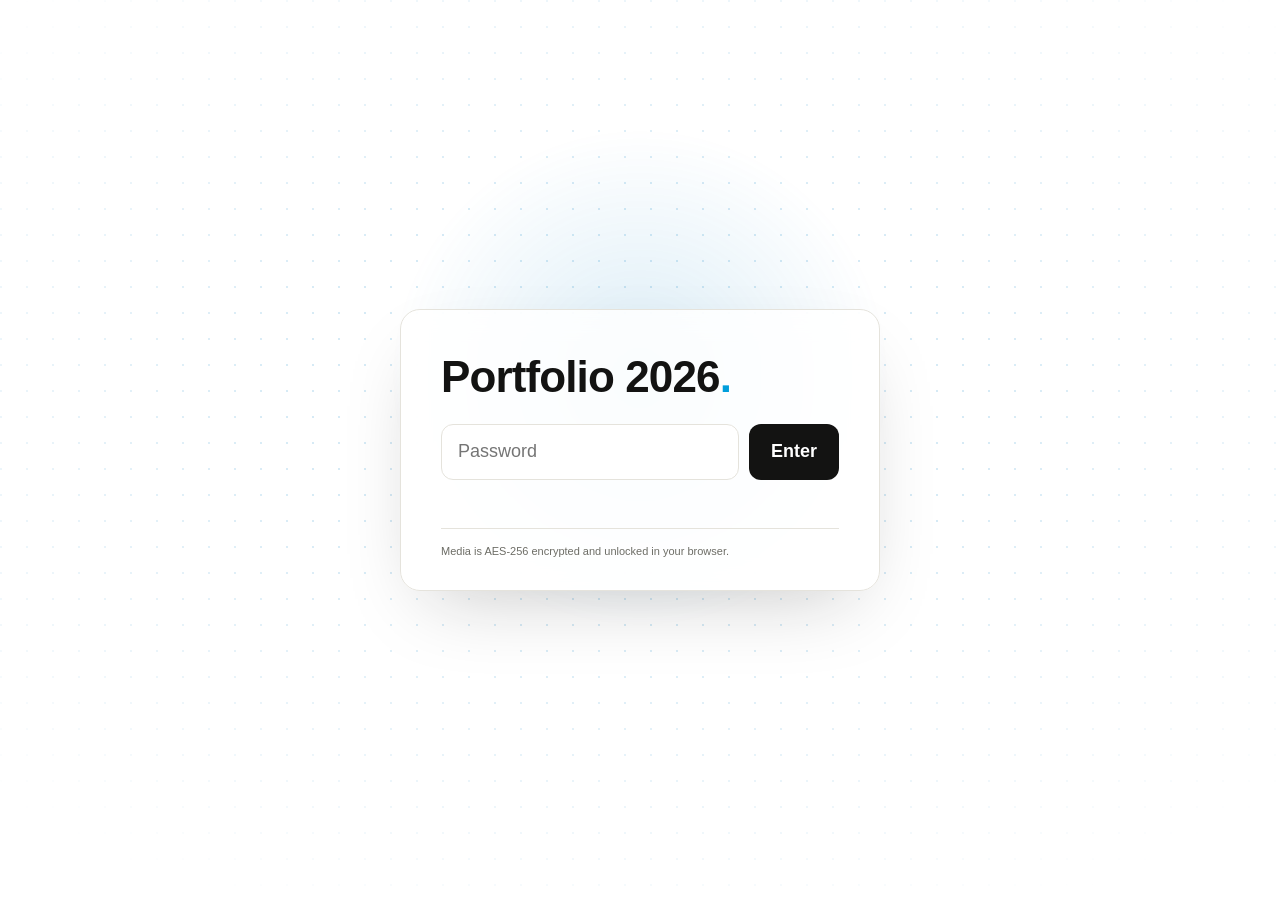
==== portfolio-2026/index.html @ 9399e6e3 "fix: about icons decrypt via data-file pipeline (were loading raw ciphertext as src)" ====
<!doctype html>
<html lang="en">
<head>
<meta charset="utf-8">
<meta name="viewport" content="width=device-width, initial-scale=1">
<title>Portfolio 2026 — Rattry Wu</title>
<meta name="description" content="Private portfolio of Rattry Wu — graphic design, industrial design and scientific visualization. Password required.">
<meta name="robots" content="noindex, nofollow">
<link rel="icon" href="favicon.svg" type="image/svg+xml">
<link rel="stylesheet" href="style.css?v=1793506194">
</head>
<body>
<div class="progress" id="progress" aria-hidden="true"></div>

<!-- ======= PASSWORD GATE ======= -->
<div class="gate" id="gate">
  <div class="gate-bg" aria-hidden="true"></div>
  <div class="gate-card" id="gateCard">
    <h1 class="gate-title">Portfolio&nbsp;2026<span class="dot">.</span></h1>
    <form class="gate-form" id="gateForm" autocomplete="off">
      <div class="gate-row">
        <input id="pw" type="password" placeholder="Password" autocomplete="current-password" aria-label="Password" required>
        <button type="submit" id="pwBtn">Enter</button>
      </div>
      <p class="gate-error" id="gateError" role="alert"></p>
    </form>
    <p class="gate-foot">Media is AES-256 encrypted and unlocked in your browser.</p>
  </div>
</div>

<!-- ======= SITE (rendered after unlock) ======= -->
<main id="site" class="site" hidden>
  <header class="top" id="top">
    <a class="wordmark" href="#top">Rattry Wu</a>
    <nav class="nav" id="nav"></nav>
  </header>

  <section class="hero">
    <div class="wrap">
      <h1 class="hero-name" id="heroName"></h1>
      <p class="hero-sub">Graphic design &amp; industrial design portfolio</p>
    </div>
  </section>

  <div id="sections"></div>

  <footer class="foot" id="foot">
    <div class="wrap">
      <p class="label">Contact</p>
      <div class="foot-grid">
        <div class="foot-big">say hello<span class="dot">.</span></div>
        <div class="foot-links" id="footLinks"></div>
      </div>
      <p class="foot-note" id="footNote"></p>
    </div>
  </footer>
</main>

<script src="app.js?v=1793506194" defer></script>
<noscript><p style="padding:2rem;font-family:sans-serif">This portfolio requires JavaScript to decrypt its content locally.</p></noscript>
</body>
</html>
---- portfolio-2026/style.css ----
/* portfolio-2026 — Rattry Wu. hand-built, no framework.
   swiss editorial · UN blue accent · three type sizes + mono meta. */

:root {
  --paper: #ffffff;
  --ink: #131312;
  --mute: #6d6d66;
  --line: #e5e3dc;
  --blue: #009edb;      /* UN sky blue */
  --blue-deep: #0083c1;
  --radius: 20px;       /* soft corners everywhere */
  --radius-sm: 12px;
  --max: 1200px;
  --pad: clamp(20px, 4vw, 48px);
  --fs-display: clamp(52px, 9vw, 118px);
  --fs-h2: clamp(30px, 4.2vw, 54px);
  --fs-text: 18px;
  --fs-fine: 13px;
  --mono: "Helvetica Neue", Helvetica, "Segoe UI", Arial, sans-serif;
}

* { margin: 0; padding: 0; box-sizing: border-box; }
html { scroll-behavior: smooth; }
::selection { background: rgba(0, 127, 196, .18); }

body {
  background: var(--paper);
  color: var(--ink);
  font-family: "Helvetica Neue", Helvetica, "Segoe UI", Arial, sans-serif;
  font-size: var(--fs-text);
  line-height: 1.55;
  -webkit-font-smoothing: antialiased;
}

a { color: inherit; text-decoration: none; }
img { display: block; max-width: 100%; height: auto; }
.wrap { max-width: var(--max); margin: 0 auto; padding: 0 var(--pad); }
.dot { color: var(--blue); }
.label { font-family: var(--mono); font-size: var(--fs-fine); letter-spacing: .14em; text-transform: uppercase; color: var(--mute); }

/* ================= GATE ================= */
.gate { position: fixed; inset: 0; z-index: 50; display: grid; place-items: center; padding: 24px;
  transition: opacity .7s ease, visibility .7s; }
.gate.open { opacity: 0; visibility: hidden; pointer-events: none; }
.gate-bg { position: absolute; inset: 0; background: var(--paper); }
.gate-bg::before { content: ""; position: absolute; inset: 0;
  background-image: radial-gradient(circle at 1px 1px, rgba(0,127,196,.16) 1px, transparent 0);
  background-size: 26px 26px; mask-image: radial-gradient(ellipse 90% 80% at 50% 45%, black 30%, transparent 78%); }
.gate-bg::after { content: ""; position: absolute; width: min(52vw, 520px); aspect-ratio: 1; left: 50%; top: 42%;
  transform: translate(-50%, -50%); border-radius: 50%;
  background: radial-gradient(circle, rgba(0,127,196,.14), rgba(0,127,196,0) 68%); filter: blur(4px); }
.gate-card { position: relative; width: min(480px, 100%); background: rgba(255,255,255,.85);
  border: 1px solid var(--line); border-radius: var(--radius); padding: 44px 40px 30px;
  backdrop-filter: blur(14px); -webkit-backdrop-filter: blur(14px);
  box-shadow: 0 30px 80px -30px rgba(19,19,18,.25); }
.gate-kicker { font-family: var(--mono); font-size: var(--fs-fine); letter-spacing: .18em; text-transform: uppercase; color: var(--blue-deep); margin-bottom: 14px; }
.gate-title { font-size: clamp(34px, 5vw, 44px); font-weight: 700; letter-spacing: -.02em; line-height: 1.05; margin-bottom: 24px; }
.gate-sub { color: var(--mute); font-size: 15px; margin: 14px 0 26px; }
.gate-row { display: flex; gap: 10px; }
.gate-row input { flex: 1; font: inherit; padding: 13px 16px; border: 1px solid var(--line); background: #fff; border-radius: var(--radius-sm); outline: none; }
.gate-row input:focus { border-color: var(--blue); box-shadow: 0 0 0 3px rgba(0,127,196,.12); }
.gate-row button { font: inherit; font-weight: 600; padding: 13px 22px; background: var(--ink); color: var(--paper); border: 0; border-radius: var(--radius-sm); cursor: pointer; transition: background .2s; }
.gate-row button:hover { background: var(--blue-deep); }
.gate-row button[disabled] { opacity: .55; cursor: wait; }
.gate-error { min-height: 20px; font-size: var(--fs-fine); color: #b3341f; margin-top: 10px; }
.gate-foot { font-family: var(--mono); font-size: 11px; color: var(--mute); margin-top: 18px; border-top: 1px solid var(--line); padding-top: 14px; }
.gate-card.shake { animation: shake .4s; }
@keyframes shake { 20%, 60% { transform: translateX(-7px);} 40%, 80% { transform: translateX(7px);} }

/* ================= HEADER ================= */
.top { position: sticky; top: 0; z-index: 20; display: flex; justify-content: space-between; align-items: center;
  padding: 16px var(--pad); background: color-mix(in srgb, var(--paper) 90%, transparent);
  backdrop-filter: blur(10px); -webkit-backdrop-filter: blur(10px); border-bottom: 1px solid var(--line);
  transition: box-shadow .3s ease, padding .3s ease; }
.top.scrolled { box-shadow: 0 10px 30px -22px rgba(19,19,18,.4); padding-top: 11px; padding-bottom: 11px; }
.nav a.active { color: var(--blue); }
.progress { position: fixed; top: 0; left: 0; height: 2px; width: 0; background: var(--blue); z-index: 40; pointer-events: none; }
:focus-visible { outline: 2px solid var(--blue); outline-offset: 3px; border-radius: 2px; }
.wordmark { font-weight: 700; letter-spacing: -.01em; }
.wordmark:hover { color: var(--blue); }
.nav { display: flex; gap: 22px; font-family: var(--mono); font-size: 12px; letter-spacing: .06em; text-transform: uppercase; }
.nav a { color: var(--mute); transition: color .2s; }
.nav a:hover { color: var(--blue); }
@media (max-width: 720px) { .nav { display: none; } }

/* ================= HERO ================= */
.hero { padding: clamp(90px, 16vh, 170px) 0 0; }
.hero-name { font-size: var(--fs-display); font-weight: 700; letter-spacing: -.035em; line-height: .98; color: var(--blue); }
.hero-name .ln { display: block; overflow: hidden; padding-bottom: .16em; margin-bottom: -.16em; }
.hero-name .ln > span { display: inline-block; transform: translateY(110%); animation: rise .9s cubic-bezier(.2,.7,.2,1) forwards; }
.hero-name .ln:nth-child(2) > span { animation-delay: .12s; }
.hero-sub { margin-top: 28px; font-size: 17px; color: var(--mute); }
@keyframes rise { to { transform: none; } }

/* ================= SECTIONS ================= */
.section { padding: clamp(90px, 13vh, 150px) 0 0; }
.section-head { display: flex; align-items: baseline; gap: 22px; border-top: 1px solid var(--ink); padding-top: 18px; position: relative; }
.section-head::before { content: ""; position: absolute; top: -1px; left: 0; width: 100%; height: 1px; background: var(--blue);
  transform: scaleX(0); transform-origin: left; transition: transform 1.1s cubic-bezier(.2,.7,.2,1) .15s; }
.section-head.in::before { transform: scaleX(1); }
.section-num { font-family: var(--mono); font-size: var(--fs-fine); color: var(--blue-deep); letter-spacing: .1em; }
.section-title { font-size: var(--fs-h2); font-weight: 700; letter-spacing: -.02em; line-height: 1.05; }
.section-lede { max-width: 720px; color: var(--mute); margin-top: 22px; font-size: 19px; }

/* figures */
.fig { margin-top: clamp(40px, 7vh, 72px); }
.plate { overflow: hidden; background: #fff; border: 1px solid var(--line); border-radius: var(--radius);
  box-shadow: 0 1px 2px rgba(19,19,18,.04), 0 16px 40px -24px rgba(19,19,18,.22); }
.plate img { width: 100%; height: 100%; object-fit: contain; transform: scale(1.001); transition: transform 1s cubic-bezier(.2,.7,.2,1); }
.plate:hover img { transform: scale(1.025); }
.plate { transition: box-shadow .35s ease; }
.plate:hover { box-shadow: 0 2px 4px rgba(19,19,18,.05), 0 22px 48px -22px rgba(19,19,18,.3); }
/* portrait plates sit a little smaller, centred */
.portrait .plate { max-width: min(85%, 700px); margin-inline: auto; }
.masonry .portrait .plate { max-width: 100%; }
.figcap { display: grid; grid-template-columns: minmax(0, 260px) 1fr; gap: 18px; margin-top: 14px; }
.figcap .meta { font-family: var(--mono); font-size: var(--fs-fine); color: var(--blue-deep); letter-spacing: .04em; }
.figcap .cap { font-size: 15px; color: var(--mute); max-width: 720px; }
@media (max-width: 640px) { .figcap { grid-template-columns: 1fr; gap: 6px; } }
/* narrow figures stack the caption */
.poster-grid .figcap, .lead3 .figcap, .masonry .figcap { grid-template-columns: 1fr; gap: 4px; }

/* lead layout — one big figure, full width */

/* stack layout — full-width boards */

/* grid layout — posters, asymmetric */
.poster-grid { display: grid; grid-template-columns: repeat(6, 1fr); gap: clamp(16px, 2.5vw, 30px); margin-top: clamp(40px, 7vh, 72px); }
.poster-grid .fig { margin-top: 0; }
.span-2 { grid-column: span 2; }
.span-3 { grid-column: span 3; }
.span-4 { grid-column: span 4; }
.span-6 { grid-column: span 6; }
@media (max-width: 860px) { .poster-grid { grid-template-columns: repeat(2, 1fr); }
  .span-2, .span-3, .span-4, .span-6 { grid-column: span 2; } }

/* lead + three */
.lead3 { display: grid; grid-template-columns: repeat(3, 1fr); gap: clamp(16px, 2.5vw, 30px); margin-top: clamp(40px, 7vh, 72px); }
.lead3 .fig { margin-top: 0; }
@media (max-width: 860px) { .lead3 { grid-template-columns: 1fr; } }

/* masonry awards */
.masonry { columns: 3; column-gap: clamp(16px, 2.5vw, 30px); margin-top: clamp(40px, 7vh, 72px); }
.masonry .fig { margin: 0 0 clamp(22px, 3vw, 34px); break-inside: avoid; }
.masonry .plate { border-radius: var(--radius-sm); }
.masonry .cap { font-size: 13px; }
@media (max-width: 980px) { .masonry { columns: 2; } }
@media (max-width: 620px) { .masonry { columns: 1; } }

/* lightbox — big preview on click */
.plate img { cursor: zoom-in; }
.lightbox { position: fixed; inset: 0; z-index: 60; display: grid; place-items: center; padding: 4vmin;
  background: rgba(19,19,18,.6); backdrop-filter: blur(12px); -webkit-backdrop-filter: blur(12px);
  opacity: 0; visibility: hidden; transition: opacity .28s ease, visibility .28s; }
.lightbox.open { opacity: 1; visibility: visible; }
.lb-fig { max-width: 92vw; }
.lb-plate { max-width: 92vw; max-height: 86vh; border-radius: var(--radius); overflow: hidden; background: #fff;
  box-shadow: 0 40px 120px -30px rgba(0,0,0,.5); }
.lb-plate img { display: block; max-width: 92vw; max-height: 86vh; width: auto; height: auto; }
.lb-cap { color: #f2f1ec; text-align: center; margin-top: 16px; font-size: 14px; max-width: 80vw; margin-inline: auto; }
.lb-close { position: fixed; top: 20px; right: 26px; width: 46px; height: 46px; border-radius: 50%;
  border: 1px solid rgba(255,255,255,.25); background: rgba(250,250,247,.12); color: #fff; font-size: 18px;
  cursor: pointer; transition: background .2s; display: grid; place-items: center; }
.lb-close:hover { background: rgba(250,250,247,.25); }
.lb-nav { position: fixed; top: 50%; transform: translateY(-50%); width: 52px; height: 52px; border-radius: 50%;
  border: 1px solid rgba(255,255,255,.25); background: rgba(250,250,247,.1); color: #fff; font-size: 20px;
  cursor: pointer; transition: background .2s; display: grid; place-items: center; }
.lb-nav:hover { background: rgba(250,250,247,.28); }
.lb-prev { left: 22px; } .lb-next { right: 22px; }
@media (max-width: 700px) { .lb-nav { display: none; } }

/* ================= FOOTER ================= */
.foot { margin-top: clamp(100px, 15vh, 170px); border-top: 1px solid var(--ink); padding: 40px 0 60px; }
.foot-grid { display: grid; grid-template-columns: 1.2fr 1fr; gap: 40px; margin-top: 26px; }
.foot-big { font-size: clamp(40px, 6vw, 72px); font-weight: 700; letter-spacing: -.03em; line-height: 1; }
.foot-links { display: flex; flex-direction: column; gap: 12px; justify-content: center; }
.foot-links a { display: flex; gap: 14px; align-items: baseline; border-bottom: 1px solid var(--line); padding-bottom: 12px; transition: color .2s; }
.foot-links a:hover { color: var(--blue); }
.foot-links .k { font-family: var(--mono); font-size: 11px; letter-spacing: .14em; text-transform: uppercase; color: var(--mute); min-width: 74px; }
.foot-note { font-family: var(--mono); font-size: 11px; color: var(--mute); margin-top: 46px; }
.to-top { display: inline-block; margin-top: 34px; font-size: 15px; color: var(--mute); border-bottom: 1px solid var(--line);
  padding-bottom: 2px; transition: color .2s, border-color .2s; }
.to-top:hover { color: var(--blue); border-color: var(--blue); }
@media (max-width: 720px) { .foot-grid { grid-template-columns: 1fr; } }

/* ================= ABOUT ================= */
.about-bio { max-width: 720px; color: var(--ink); font-size: 19px; line-height: 1.6; margin-top: 26px; }
.about-block { margin-top: clamp(44px, 7vh, 64px); }
.about-block h3 { font-size: 19px; font-weight: 600; margin-bottom: 8px; }
.about-block ul { list-style: none; }
.about-block li { font-size: 19px; line-height: 1.55; padding: 14px 0; border-bottom: 1px solid var(--line); }
.about-vol li { display: flex; gap: 18px; align-items: center; }
.vlogo { width: 48px; height: 48px; object-fit: contain; border: 1px solid var(--line); border-radius: 12px;
  background: #fff; padding: 5px; flex: none; filter: grayscale(1); opacity: .8;
  transition: filter .4s ease, opacity .4s ease; }
.about-vol li:hover .vlogo { filter: none; opacity: 1; }
.about-sw { display: grid; grid-template-columns: repeat(auto-fill, minmax(210px, 1fr)); column-gap: 32px; }
.about-sw li { display: flex; gap: 14px; align-items: center; padding: 12px 0; }
.sico { width: 26px; height: 26px; object-fit: contain; flex: none; }
.btn-awards { display: inline-block; margin-top: 20px; font-size: 17px; padding: 12px 26px;
  border: 1px solid var(--ink); border-radius: 999px; color: var(--ink);
  cursor: pointer; transition: background .2s, color .2s; }
.btn-awards:hover { background: var(--ink); color: var(--paper); }

/* ================= REVEAL ================= *//* ================= REVEAL ================= */
.reveal { opacity: 0; transform: translateY(26px); transition: opacity .8s ease, transform .8s cubic-bezier(.2,.7,.2,1); }
.reveal.in { opacity: 1; transform: none; }

img.decoding { opacity: 0; transition: opacity .6s ease; }
img.decoded { opacity: 1; }

@media (prefers-reduced-motion: reduce) {
  * { animation: none !important; transition: none !important; }
  .reveal { opacity: 1; transform: none; }
  html { scroll-behavior: auto; }
}
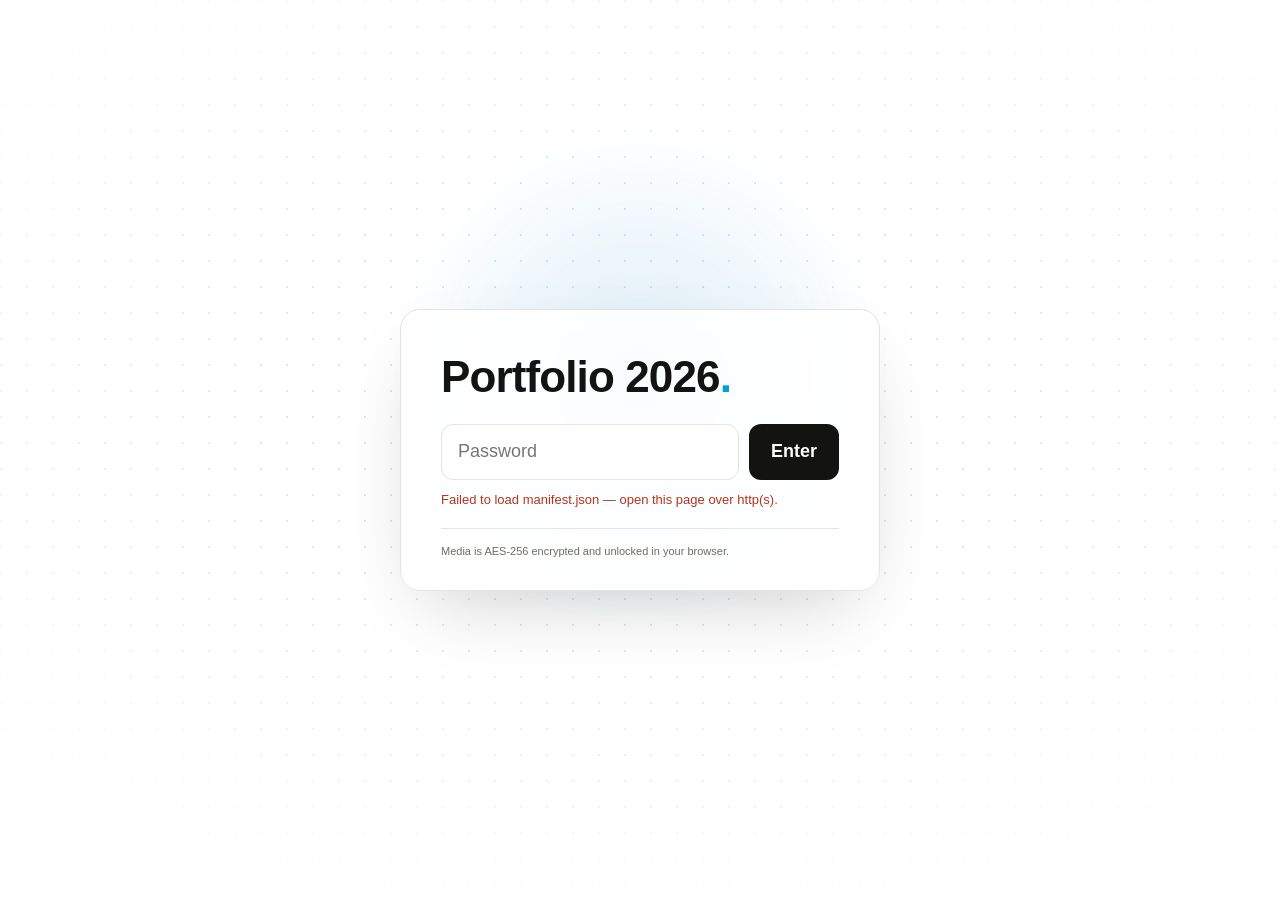
==== commit 997ffa14: "fix: robust data-manifest stamping (body tag had drifted to '<body >')" ====
--- a/portfolio-2026/index.html
+++ b/portfolio-2026/index.html
@@ -7,9 +7,9 @@
 <meta name="description" content="Private portfolio of Rattry Wu — graphic design, industrial design and scientific visualization. Password required.">
 <meta name="robots" content="noindex, nofollow">
 <link rel="icon" href="favicon.svg" type="image/svg+xml">
-<link rel="stylesheet" href="style.css?v=1793506194">
+<link rel="stylesheet" href="style.css">
 </head>
-<body>
+<body  data-manifest="manifest.e73f9909d8.json">
 <div class="progress" id="progress" aria-hidden="true"></div>
 
 <!-- ======= PASSWORD GATE ======= -->
@@ -31,7 +31,7 @@
 <!-- ======= SITE (rendered after unlock) ======= -->
 <main id="site" class="site" hidden>
   <header class="top" id="top">
-    <a class="wordmark" href="#top">Rattry Wu</a>
+    <a class="wordmark" href="../">Rattry Wu</a>
     <nav class="nav" id="nav"></nav>
   </header>
 
@@ -56,7 +56,7 @@
   </footer>
 </main>
 
-<script src="app.js?v=1793506194" defer></script>
+<script src="app.js" defer></script>
 <noscript><p style="padding:2rem;font-family:sans-serif">This portfolio requires JavaScript to decrypt its content locally.</p></noscript>
 </body>
 </html>
--- a/portfolio-2026/style.css
+++ b/portfolio-2026/style.css
@@ -12,7 +12,7 @@
   --radius-sm: 12px;
   --max: 1200px;
   --pad: clamp(20px, 4vw, 48px);
-  --fs-display: clamp(52px, 9vw, 118px);
+  --fs-display: clamp(44px, 9vw, 118px);
   --fs-h2: clamp(30px, 4.2vw, 54px);
   --fs-text: 18px;
   --fs-fine: 13px;
@@ -122,6 +122,12 @@
 
 /* lead layout — one big figure, full width */
 
+/* half-row: two boards side by side */
+.half-row { display: grid; grid-template-columns: 1fr 1fr; gap: clamp(16px, 2.5vw, 30px); }
+.half-row .fig { margin-top: 0; }
+.half-row .portrait .plate { max-width: 100%; }
+@media (max-width: 860px) { .half-row { grid-template-columns: 1fr; } }
+
 /* stack layout — full-width boards */
 
 /* grid layout — posters, asymmetric */
@@ -191,9 +197,7 @@
 .about-block li { font-size: 19px; line-height: 1.55; padding: 14px 0; border-bottom: 1px solid var(--line); }
 .about-vol li { display: flex; gap: 18px; align-items: center; }
 .vlogo { width: 48px; height: 48px; object-fit: contain; border: 1px solid var(--line); border-radius: 12px;
-  background: #fff; padding: 5px; flex: none; filter: grayscale(1); opacity: .8;
-  transition: filter .4s ease, opacity .4s ease; }
-.about-vol li:hover .vlogo { filter: none; opacity: 1; }
+  background: #fff; padding: 5px; flex: none; }
 .about-sw { display: grid; grid-template-columns: repeat(auto-fill, minmax(210px, 1fr)); column-gap: 32px; }
 .about-sw li { display: flex; gap: 14px; align-items: center; padding: 12px 0; }
 .sico { width: 26px; height: 26px; object-fit: contain; flex: none; }
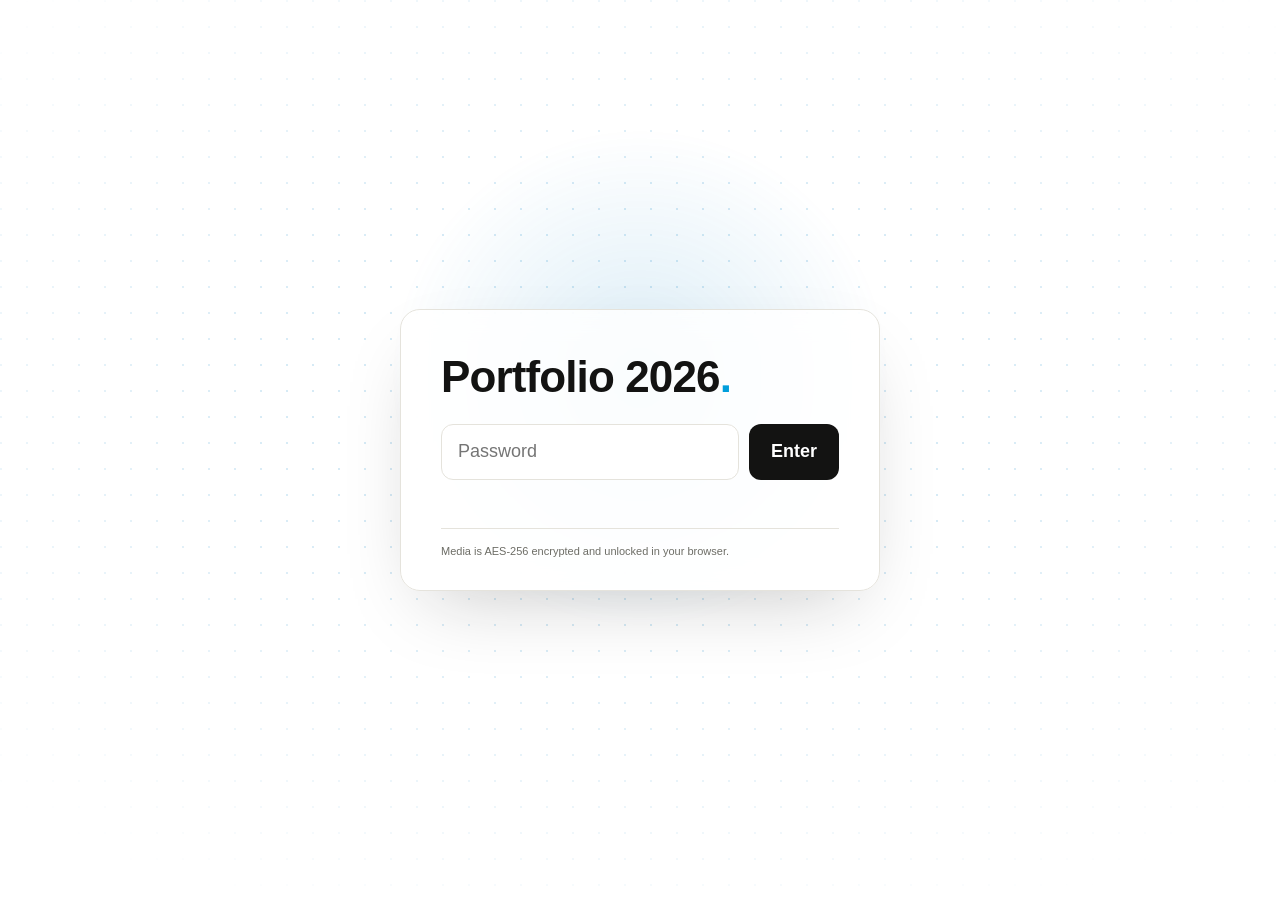
==== commit 7d3048d6: "rebuild: clean single-file architecture — shell+CSS+JS in index.html, one hashed data.js payload, te" ====
--- a/portfolio-2026/index.html
+++ b/portfolio-2026/index.html
@@ -7,9 +7,229 @@
 <meta name="description" content="Private portfolio of Rattry Wu — graphic design, industrial design and scientific visualization. Password required.">
 <meta name="robots" content="noindex, nofollow">
 <link rel="icon" href="favicon.svg" type="image/svg+xml">
-<link rel="stylesheet" href="style.css">
+<style>/* portfolio-2026 — Rattry Wu. hand-built, no framework.
+   swiss editorial · UN blue accent · three type sizes + mono meta. */
+
+:root {
+  --paper: #ffffff;
+  --ink: #131312;
+  --mute: #6d6d66;
+  --line: #e5e3dc;
+  --blue: #009edb;      /* UN sky blue */
+  --blue-deep: #0083c1;
+  --radius: 20px;       /* soft corners everywhere */
+  --radius-sm: 12px;
+  --max: 1200px;
+  --pad: clamp(20px, 4vw, 48px);
+  --fs-display: clamp(44px, 9vw, 118px);
+  --fs-h2: clamp(30px, 4.2vw, 54px);
+  --fs-text: 18px;
+  --fs-fine: 13px;
+  --mono: "Helvetica Neue", Helvetica, "Segoe UI", Arial, sans-serif;
+}
+
+* { margin: 0; padding: 0; box-sizing: border-box; }
+html { scroll-behavior: smooth; }
+::selection { background: rgba(0, 127, 196, .18); }
+
+body {
+  background: var(--paper);
+  color: var(--ink);
+  font-family: "Helvetica Neue", Helvetica, "Segoe UI", Arial, sans-serif;
+  font-size: var(--fs-text);
+  line-height: 1.55;
+  -webkit-font-smoothing: antialiased;
+}
+
+a { color: inherit; text-decoration: none; }
+img { display: block; max-width: 100%; height: auto; }
+.wrap { max-width: var(--max); margin: 0 auto; padding: 0 var(--pad); }
+.dot { color: var(--blue); }
+.label { font-family: var(--mono); font-size: var(--fs-fine); letter-spacing: .14em; text-transform: uppercase; color: var(--mute); }
+
+/* ================= GATE ================= */
+.gate { position: fixed; inset: 0; z-index: 50; display: grid; place-items: center; padding: 24px;
+  transition: opacity .7s ease, visibility .7s; }
+.gate.open { opacity: 0; visibility: hidden; pointer-events: none; }
+.gate-bg { position: absolute; inset: 0; background: var(--paper); }
+.gate-bg::before { content: ""; position: absolute; inset: 0;
+  background-image: radial-gradient(circle at 1px 1px, rgba(0,127,196,.16) 1px, transparent 0);
+  background-size: 26px 26px; mask-image: radial-gradient(ellipse 90% 80% at 50% 45%, black 30%, transparent 78%); }
+.gate-bg::after { content: ""; position: absolute; width: min(52vw, 520px); aspect-ratio: 1; left: 50%; top: 42%;
+  transform: translate(-50%, -50%); border-radius: 50%;
+  background: radial-gradient(circle, rgba(0,127,196,.14), rgba(0,127,196,0) 68%); filter: blur(4px); }
+.gate-card { position: relative; width: min(480px, 100%); background: rgba(255,255,255,.85);
+  border: 1px solid var(--line); border-radius: var(--radius); padding: 44px 40px 30px;
+  backdrop-filter: blur(14px); -webkit-backdrop-filter: blur(14px);
+  box-shadow: 0 30px 80px -30px rgba(19,19,18,.25); }
+.gate-kicker { font-family: var(--mono); font-size: var(--fs-fine); letter-spacing: .18em; text-transform: uppercase; color: var(--blue-deep); margin-bottom: 14px; }
+.gate-title { font-size: clamp(34px, 5vw, 44px); font-weight: 700; letter-spacing: -.02em; line-height: 1.05; margin-bottom: 24px; }
+.gate-sub { color: var(--mute); font-size: 15px; margin: 14px 0 26px; }
+.gate-row { display: flex; gap: 10px; }
+.gate-row input { flex: 1; font: inherit; padding: 13px 16px; border: 1px solid var(--line); background: #fff; border-radius: var(--radius-sm); outline: none; }
+.gate-row input:focus { border-color: var(--blue); box-shadow: 0 0 0 3px rgba(0,127,196,.12); }
+.gate-row button { font: inherit; font-weight: 600; padding: 13px 22px; background: var(--ink); color: var(--paper); border: 0; border-radius: var(--radius-sm); cursor: pointer; transition: background .2s; }
+.gate-row button:hover { background: var(--blue-deep); }
+.gate-row button[disabled] { opacity: .55; cursor: wait; }
+.gate-error { min-height: 20px; font-size: var(--fs-fine); color: #b3341f; margin-top: 10px; }
+.gate-foot { font-family: var(--mono); font-size: 11px; color: var(--mute); margin-top: 18px; border-top: 1px solid var(--line); padding-top: 14px; }
+.gate-card.shake { animation: shake .4s; }
+@keyframes shake { 20%, 60% { transform: translateX(-7px);} 40%, 80% { transform: translateX(7px);} }
+
+/* ================= HEADER ================= */
+.top { position: sticky; top: 0; z-index: 20; display: flex; justify-content: space-between; align-items: center;
+  padding: 16px var(--pad); background: color-mix(in srgb, var(--paper) 90%, transparent);
+  backdrop-filter: blur(10px); -webkit-backdrop-filter: blur(10px); border-bottom: 1px solid var(--line);
+  transition: box-shadow .3s ease, padding .3s ease; }
+.top.scrolled { box-shadow: 0 10px 30px -22px rgba(19,19,18,.4); padding-top: 11px; padding-bottom: 11px; }
+.nav a.active { color: var(--blue); }
+.progress { position: fixed; top: 0; left: 0; height: 2px; width: 0; background: var(--blue); z-index: 40; pointer-events: none; }
+:focus-visible { outline: 2px solid var(--blue); outline-offset: 3px; border-radius: 2px; }
+.wordmark { font-weight: 700; letter-spacing: -.01em; }
+.wordmark:hover { color: var(--blue); }
+.nav { display: flex; gap: 22px; font-family: var(--mono); font-size: 12px; letter-spacing: .06em; text-transform: uppercase; }
+.nav a { color: var(--mute); transition: color .2s; }
+.nav a:hover { color: var(--blue); }
+@media (max-width: 720px) { .nav { display: none; } }
+
+/* ================= HERO ================= */
+.hero { padding: clamp(90px, 16vh, 170px) 0 0; }
+.hero-name { font-size: var(--fs-display); font-weight: 700; letter-spacing: -.035em; line-height: .98; color: var(--blue); }
+.hero-name .ln { display: block; overflow: hidden; padding-bottom: .16em; margin-bottom: -.16em; }
+.hero-name .ln > span { display: inline-block; transform: translateY(110%); animation: rise .9s cubic-bezier(.2,.7,.2,1) forwards; }
+.hero-name .ln:nth-child(2) > span { animation-delay: .12s; }
+.hero-sub { margin-top: 28px; font-size: 17px; color: var(--mute); }
+@keyframes rise { to { transform: none; } }
+
+/* ================= SECTIONS ================= */
+.section { padding: clamp(90px, 13vh, 150px) 0 0; }
+.section-head { display: flex; align-items: baseline; gap: 22px; border-top: 1px solid var(--ink); padding-top: 18px; position: relative; }
+.section-head::before { content: ""; position: absolute; top: -1px; left: 0; width: 100%; height: 1px; background: var(--blue);
+  transform: scaleX(0); transform-origin: left; transition: transform 1.1s cubic-bezier(.2,.7,.2,1) .15s; }
+.section-head.in::before { transform: scaleX(1); }
+.section-num { font-family: var(--mono); font-size: var(--fs-fine); color: var(--blue-deep); letter-spacing: .1em; }
+.section-title { font-size: var(--fs-h2); font-weight: 700; letter-spacing: -.02em; line-height: 1.05; }
+.section-lede { max-width: 720px; color: var(--mute); margin-top: 22px; font-size: 19px; }
+
+/* figures */
+.fig { margin-top: clamp(40px, 7vh, 72px); }
+.plate { overflow: hidden; background: #fff; border: 1px solid var(--line); border-radius: var(--radius);
+  box-shadow: 0 1px 2px rgba(19,19,18,.04), 0 16px 40px -24px rgba(19,19,18,.22); }
+.plate img { width: 100%; height: 100%; object-fit: contain; transform: scale(1.001); transition: transform 1s cubic-bezier(.2,.7,.2,1); }
+.plate:hover img { transform: scale(1.025); }
+.plate { transition: box-shadow .35s ease; }
+.plate:hover { box-shadow: 0 2px 4px rgba(19,19,18,.05), 0 22px 48px -22px rgba(19,19,18,.3); }
+/* portrait plates sit a little smaller, centred */
+.portrait .plate { max-width: min(85%, 700px); margin-inline: auto; }
+.masonry .portrait .plate { max-width: 100%; }
+.figcap { display: grid; grid-template-columns: minmax(0, 260px) 1fr; gap: 18px; margin-top: 14px; }
+.figcap .meta { font-family: var(--mono); font-size: var(--fs-fine); color: var(--blue-deep); letter-spacing: .04em; }
+.figcap .cap { font-size: 15px; color: var(--mute); max-width: 720px; }
+@media (max-width: 640px) { .figcap { grid-template-columns: 1fr; gap: 6px; } }
+/* narrow figures stack the caption */
+.poster-grid .figcap, .lead3 .figcap, .masonry .figcap { grid-template-columns: 1fr; gap: 4px; }
+
+/* lead layout — one big figure, full width */
+
+/* half-row: two boards side by side */
+.half-row { display: grid; grid-template-columns: 1fr 1fr; gap: clamp(16px, 2.5vw, 30px); }
+.half-row .fig { margin-top: 0; }
+.half-row .portrait .plate { max-width: 100%; }
+@media (max-width: 860px) { .half-row { grid-template-columns: 1fr; } }
+
+/* stack layout — full-width boards */
+
+/* grid layout — posters, asymmetric */
+.poster-grid { display: grid; grid-template-columns: repeat(6, 1fr); gap: clamp(16px, 2.5vw, 30px); margin-top: clamp(40px, 7vh, 72px); }
+.poster-grid .fig { margin-top: 0; }
+.span-2 { grid-column: span 2; }
+.span-3 { grid-column: span 3; }
+.span-4 { grid-column: span 4; }
+.span-6 { grid-column: span 6; }
+@media (max-width: 860px) { .poster-grid { grid-template-columns: repeat(2, 1fr); }
+  .span-2, .span-3, .span-4, .span-6 { grid-column: span 2; } }
+
+/* lead + three */
+.lead3 { display: grid; grid-template-columns: repeat(3, 1fr); gap: clamp(16px, 2.5vw, 30px); margin-top: clamp(40px, 7vh, 72px); }
+.lead3 .fig { margin-top: 0; }
+@media (max-width: 860px) { .lead3 { grid-template-columns: 1fr; } }
+
+/* masonry awards */
+.masonry { columns: 3; column-gap: clamp(16px, 2.5vw, 30px); margin-top: clamp(40px, 7vh, 72px); }
+.masonry .fig { margin: 0 0 clamp(22px, 3vw, 34px); break-inside: avoid; }
+.masonry .plate { border-radius: var(--radius-sm); }
+.masonry .cap { font-size: 13px; }
+@media (max-width: 980px) { .masonry { columns: 2; } }
+@media (max-width: 620px) { .masonry { columns: 1; } }
+
+/* lightbox — big preview on click */
+.plate img { cursor: zoom-in; }
+.lightbox { position: fixed; inset: 0; z-index: 60; display: grid; place-items: center; padding: 4vmin;
+  background: rgba(19,19,18,.6); backdrop-filter: blur(12px); -webkit-backdrop-filter: blur(12px);
+  opacity: 0; visibility: hidden; transition: opacity .28s ease, visibility .28s; }
+.lightbox.open { opacity: 1; visibility: visible; }
+.lb-fig { max-width: 92vw; }
+.lb-plate { max-width: 92vw; max-height: 86vh; border-radius: var(--radius); overflow: hidden; background: #fff;
+  box-shadow: 0 40px 120px -30px rgba(0,0,0,.5); }
+.lb-plate img { display: block; max-width: 92vw; max-height: 86vh; width: auto; height: auto; }
+.lb-cap { color: #f2f1ec; text-align: center; margin-top: 16px; font-size: 14px; max-width: 80vw; margin-inline: auto; }
+.lb-close { position: fixed; top: 20px; right: 26px; width: 46px; height: 46px; border-radius: 50%;
+  border: 1px solid rgba(255,255,255,.25); background: rgba(250,250,247,.12); color: #fff; font-size: 18px;
+  cursor: pointer; transition: background .2s; display: grid; place-items: center; }
+.lb-close:hover { background: rgba(250,250,247,.25); }
+.lb-nav { position: fixed; top: 50%; transform: translateY(-50%); width: 52px; height: 52px; border-radius: 50%;
+  border: 1px solid rgba(255,255,255,.25); background: rgba(250,250,247,.1); color: #fff; font-size: 20px;
+  cursor: pointer; transition: background .2s; display: grid; place-items: center; }
+.lb-nav:hover { background: rgba(250,250,247,.28); }
+.lb-prev { left: 22px; } .lb-next { right: 22px; }
+@media (max-width: 700px) { .lb-nav { display: none; } }
+
+/* ================= FOOTER ================= */
+.foot { margin-top: clamp(100px, 15vh, 170px); border-top: 1px solid var(--ink); padding: 40px 0 60px; }
+.foot-grid { display: grid; grid-template-columns: 1.2fr 1fr; gap: 40px; margin-top: 26px; }
+.foot-big { font-size: clamp(40px, 6vw, 72px); font-weight: 700; letter-spacing: -.03em; line-height: 1; }
+.foot-links { display: flex; flex-direction: column; gap: 12px; justify-content: center; }
+.foot-links a { display: flex; gap: 14px; align-items: baseline; border-bottom: 1px solid var(--line); padding-bottom: 12px; transition: color .2s; }
+.foot-links a:hover { color: var(--blue); }
+.foot-links .k { font-family: var(--mono); font-size: 11px; letter-spacing: .14em; text-transform: uppercase; color: var(--mute); min-width: 74px; }
+.foot-note { font-family: var(--mono); font-size: 11px; color: var(--mute); margin-top: 46px; }
+.to-top { display: inline-block; margin-top: 34px; font-size: 15px; color: var(--mute); border-bottom: 1px solid var(--line);
+  padding-bottom: 2px; transition: color .2s, border-color .2s; }
+.to-top:hover { color: var(--blue); border-color: var(--blue); }
+@media (max-width: 720px) { .foot-grid { grid-template-columns: 1fr; } }
+
+/* ================= ABOUT ================= */
+.about-bio { max-width: 720px; color: var(--ink); font-size: 19px; line-height: 1.6; margin-top: 26px; }
+.about-block { margin-top: clamp(44px, 7vh, 64px); }
+.about-block h3 { font-size: 19px; font-weight: 600; margin-bottom: 8px; }
+.about-block ul { list-style: none; }
+.about-block li { font-size: 19px; line-height: 1.55; padding: 14px 0; border-bottom: 1px solid var(--line); }
+.about-vol li { display: flex; gap: 18px; align-items: center; }
+.vlogo { width: 48px; height: 48px; object-fit: contain; border: 1px solid var(--line); border-radius: 12px;
+  background: #fff; padding: 5px; flex: none; }
+.about-sw { display: grid; grid-template-columns: repeat(auto-fill, minmax(210px, 1fr)); column-gap: 32px; }
+.about-sw li { display: flex; gap: 14px; align-items: center; padding: 12px 0; }
+.sico { width: 26px; height: 26px; object-fit: contain; flex: none; }
+.btn-awards { display: inline-block; margin-top: 20px; font-size: 17px; padding: 12px 26px;
+  border: 1px solid var(--ink); border-radius: 999px; color: var(--ink);
+  cursor: pointer; transition: background .2s, color .2s; }
+.btn-awards:hover { background: var(--ink); color: var(--paper); }
+
+/* ================= REVEAL ================= *//* ================= REVEAL ================= */
+.reveal { opacity: 0; transform: translateY(26px); transition: opacity .8s ease, transform .8s cubic-bezier(.2,.7,.2,1); }
+.reveal.in { opacity: 1; transform: none; }
+
+img.decoding { opacity: 0; transition: opacity .6s ease; }
+img.decoded { opacity: 1; }
+
+@media (prefers-reduced-motion: reduce) {
+  * { animation: none !important; transition: none !important; }
+  .reveal { opacity: 1; transform: none; }
+  html { scroll-behavior: auto; }
+}
+</style>
 </head>
-<body  data-manifest="manifest.e73f9909d8.json">
+<body>
 <div class="progress" id="progress" aria-hidden="true"></div>
 
 <!-- ======= PASSWORD GATE ======= -->
@@ -38,7 +258,7 @@
   <section class="hero">
     <div class="wrap">
       <h1 class="hero-name" id="heroName"></h1>
-      <p class="hero-sub">Graphic design &amp; industrial design portfolio</p>
+      <p class="hero-sub">Graphic design &amp; industrial design</p>
     </div>
   </section>
 
@@ -56,7 +276,354 @@
   </footer>
 </main>
 
-<script src="app.js" defer></script>
+<script src="data.57017d2eea.js"></script>
+<script>/* portfolio-2026 — app.js
+   password gate -> PBKDF2 -> AES-GCM unlock -> render -> lazy image decrypt. */
+(() => {
+"use strict";
+
+const $ = (id) => document.getElementById(id);
+const b64toBytes = (b) => Uint8Array.from(atob(b), (c) => c.charCodeAt(0));
+const enc = new TextEncoder();
+const dec = new TextDecoder();
+
+// manifest name is stamped into <body data-manifest="…"> by the build;
+// asset filenames are content-addressed (hash of ciphertext) so the CDN can
+// never serve a stale version under a name the manifest references.
+const MANIFEST_URL = document.body.dataset.manifest || "manifest.json";
+
+let MANIFEST = null;
+let CONTENT = null;
+let contentKey = null;      // CryptoKey (AES-GCM)
+let failed = 0, lockedUntil = 0;
+
+/* ---------- crypto ---------- */
+async function deriveMaster(pw, saltB64, iters) {
+  const base = await crypto.subtle.importKey("raw", enc.encode(pw), "PBKDF2", false, ["deriveKey"]);
+  return crypto.subtle.deriveKey(
+    { name: "PBKDF2", salt: b64toBytes(saltB64), iterations: iters, hash: "SHA-256" },
+    base, { name: "AES-GCM", length: 256 }, false, ["decrypt"]);
+}
+async function gcmDecrypt(key, ivB64, data) {
+  const pt = await crypto.subtle.decrypt({ name: "AES-GCM", iv: b64toBytes(ivB64) }, key, data);
+  return new Uint8Array(pt);
+}
+// all ciphertext lives in window.P2026 (data.<hash>.js) — zero network fetches
+function payloadBytes(name) {
+  const rec = (window.P2026 && window.P2026.files && window.P2026.files[name]) || null;
+  if (!rec) throw new Error("missing asset " + name);
+  const bin = atob(rec.b64);
+  const bytes = new Uint8Array(bin.length);
+  for (let i = 0; i < bin.length; i++) bytes[i] = bin.charCodeAt(i);
+  return bytes;
+}
+const fetchBytes = (url) => Promise.resolve(payloadBytes(url.split("/").pop()).buffer);
+
+/* ---------- gate ---------- */
+async function unlock(pw) {
+  const kdf = MANIFEST.kdf;
+  const mk = await deriveMaster(pw, kdf.salt, kdf.iters);
+  const check = await gcmDecrypt(mk, MANIFEST.verifier.iv, b64toBytes(MANIFEST.verifier.ct).buffer);
+  if (dec.decode(check) !== "portfolio-2026-ok") throw new Error("bad password");
+  const ckRaw = await gcmDecrypt(mk, MANIFEST.ck.iv, b64toBytes(MANIFEST.ck.ct).buffer);
+  contentKey = await crypto.subtle.importKey("raw", ckRaw, "AES-GCM", true, ["decrypt"]);
+  // keep the raw content key for reloads this session
+  let bin = ""; ckRaw.forEach((b) => (bin += String.fromCharCode(b)));
+  try { sessionStorage.setItem("p2026.ck", btoa(bin)); } catch (_) {}
+}
+
+async function bootFromSession() {
+  let b64ck = null;
+  try { b64ck = sessionStorage.getItem("p2026.ck"); } catch (_) {}
+  if (!b64ck) return false;
+  const raw = Uint8Array.from(atob(b64ck), (c) => c.charCodeAt(0));
+  try {
+    contentKey = await crypto.subtle.importKey("raw", raw, "AES-GCM", true, ["decrypt"]);
+    await loadContent();
+    return true;
+  } catch (_) { return false; }
+}
+
+async function loadContent() {
+  const cname = Object.keys(MANIFEST.files).find((f) => f.startsWith("content."));
+  const info = MANIFEST.files[cname];
+  const pt = await gcmDecrypt(contentKey, info.iv, payloadBytes(cname).buffer);
+  CONTENT = JSON.parse(dec.decode(pt));
+}
+
+/* ---------- render ---------- */
+const imgRegistry = [];   // {imgEl, file, iv, loaded}
+
+function el(html) {
+  const t = document.createElement("template");
+  t.innerHTML = html.trim();
+  return t.content.firstElementChild;
+}
+
+function figHTML(f, cls) {
+  const portrait = f.h > f.w ? "portrait" : "";
+  const meta = f.meta ? `<span class="meta">${f.meta}</span>` : "";
+  const cap = f.cap ? `<div class="figcap reveal">${meta}<span class="cap">${f.cap}</span></div>` : "";
+  return `<figure class="fig ${portrait} ${cls || ""}">
+    <div class="plate" style="aspect-ratio:${f.w} / ${f.h}"><img class="decoding" data-file="${f.src}" alt=""></div>
+    ${cap}</figure>`;
+}
+
+function render() {
+  // nav
+  $("nav").innerHTML = CONTENT.sections
+    .map((s) => `<a href="#${s.id}">${s.num} ${s.short || s.title.split("—")[0].trim()}</a>`).join("");
+
+  // hero
+  $("heroName").innerHTML = CONTENT.hero.lines
+    .map((line) => `<span class="ln"><span>${line}</span></span>`).join("");
+
+  // sections
+  const host = $("sections");
+  for (const s of CONTENT.sections) {
+    const sec = el(`<section class="section section-${s.layout}" id="${s.id}"><div class="wrap">
+      <div class="section-head reveal"><span class="section-num">${s.num}</span><h2 class="section-title">${s.title}</h2></div>
+      ${s.lede ? `<p class="section-lede reveal">${s.lede}</p>` : ""}
+      <div class="section-body"></div>
+    </div></section>`);
+    const body = sec.querySelector(".section-body");
+
+    if (s.layout === "about") {
+      const a = s.about;
+      body.appendChild(el(`<p class="about-bio reveal">${a.bio}</p>`));
+      body.appendChild(el(`<div class="about-block reveal"><h3>Volunteering</h3>
+        <ul class="about-vol">${a.volunteering.map((v) =>
+          `<li>${v.icon ? `<img class="vlogo decoding" data-file="${v.icon}" alt="">` : ""}<span>${v.text}</span></li>`).join("")}</ul></div>`));
+      body.appendChild(el(`<div class="about-block reveal"><h3>Software</h3>
+        <ul class="about-sw">${a.software.map((v) =>
+          `<li><img class="sico decoding" data-file="${v.icon}" alt=""><span>${v.text}</span></li>`).join("")}</ul></div>`));
+      body.appendChild(el(`<div class="about-block reveal"><h3>Selected awards</h3>
+        <ul class="about-aw">${a.awards.map((v) => `<li>${v}</li>`).join("")}</ul>
+        <a class="btn-awards" href="#awards">${a.cta} ↓</a></div>`));
+      s.figures.forEach((f) => body.insertAdjacentHTML("beforeend", figHTML(f, "reveal")));
+    } else if (s.layout === "grid") {
+      body.className = "poster-grid";
+      s.figures.forEach((f) => body.insertAdjacentHTML("beforeend", figHTML(f, (f.span || "span-3") + " reveal")));
+    } else if (s.layout === "lead3") {
+      body.className = "";
+      const lead = el(`<div class="section-lead"></div>`);
+      lead.innerHTML = figHTML(s.figures[0]);
+      lead.querySelector(".fig").classList.add("reveal");
+      body.appendChild(lead);
+      const grid = el(`<div class="lead3"></div>`);
+      s.figures.slice(1).forEach((f) => grid.insertAdjacentHTML("beforeend", figHTML(f, "reveal")));
+      body.appendChild(grid);
+    } else if (s.layout === "masonry") {
+      body.className = "masonry";
+      s.figures.forEach((f, i) => {
+        const fig = el(figHTML(f, "reveal"));
+        fig.querySelector(".figcap").style.transitionDelay = `${(i % 3) * 90}ms`;
+        fig.querySelector(".plate").style.transitionDelay = `${(i % 3) * 90}ms`;
+        body.appendChild(fig);
+      });
+    } else { // lead / stack — consecutive "half" figures pair up on one row
+      body.className = "";
+      let halfBuf = [];
+      const flushHalf = () => {
+        if (!halfBuf.length) return;
+        const row = el(`<div class="half-row"></div>`);
+        halfBuf.forEach((f) => row.insertAdjacentHTML("beforeend", figHTML(f, "reveal")));
+        body.appendChild(row);
+        halfBuf = [];
+      };
+      for (const f of s.figures) {
+        if (f.size === "half") { halfBuf.push(f); continue; }
+        flushHalf();
+        body.insertAdjacentHTML("beforeend", figHTML(f, "reveal"));
+      }
+      flushHalf();
+    }
+    host.appendChild(sec);
+  }
+
+  // footer
+  const f = CONTENT.footer;
+  $("footLinks").innerHTML = `
+    <a href="mailto:${f.email}"><span class="k">Email</span>${f.email}</a>
+    <a href="${f.github}" target="_blank" rel="noopener"><span class="k">GitHub</span>@Xarfa</a>
+    <a href="${f.rednote}" target="_blank" rel="noopener"><span class="k">RedNote</span>改造我们的学习</a>`;
+  $("footNote").innerHTML = `${f.note} · <a class="to-top" href="#top">Back to top ↑</a>`;
+
+  // collect images — observe the .plate box (has real size pre-decrypt);
+  // small icons (no plate) are observed directly via their fixed CSS size
+  document.querySelectorAll("img[data-file]").forEach((img) => {
+    const file = img.dataset.file;                       // assets/<name>.bin
+    const meta = MANIFEST.files[file.split("/").pop()];  // keyed by .bin name
+    const reg = { img, plate: img.closest(".plate") || img, file, iv: meta.iv };
+    if (reg.plate !== img) img.addEventListener("click", () => openLightbox(reg)); // figures only
+    imgRegistry.push(reg);
+  });
+}
+
+/* ---------- lightbox ---------- */
+let lbEl = null, lbIndex = -1;
+function figureRegs() { return imgRegistry.filter((r) => r.plate !== r.img); }
+function buildLightbox() {
+  const lb = el(`<div class="lightbox" role="dialog" aria-modal="true" aria-label="Image preview">
+    <button class="lb-close" aria-label="Close">✕</button>
+    <button class="lb-nav lb-prev" aria-label="Previous">←</button>
+    <button class="lb-nav lb-next" aria-label="Next">→</button>
+    <figure class="lb-fig"><div class="lb-plate"><img alt=""></div><figcaption class="lb-cap"></figcaption></figure>
+  </div>`);
+  document.body.appendChild(lb);
+  lb.addEventListener("click", (e) => {
+    if (e.target === lb || e.target.closest(".lb-close")) closeLightbox();
+    else if (e.target.closest(".lb-prev")) stepLightbox(-1);
+    else if (e.target.closest(".lb-next")) stepLightbox(1);
+  });
+  document.addEventListener("keydown", (e) => {
+    if (!lbEl || !lbEl.classList.contains("open")) return;
+    if (e.key === "Escape") closeLightbox();
+    else if (e.key === "ArrowLeft") stepLightbox(-1);
+    else if (e.key === "ArrowRight") stepLightbox(1);
+  });
+  return lb;
+}
+function showLightboxIndex(i) {
+  const regs = figureRegs();
+  if (!regs.length) return;
+  lbIndex = ((i % regs.length) + regs.length) % regs.length;
+  const reg = regs[lbIndex];
+  if (!reg.img.src || !reg.img.src.startsWith("blob:")) decryptImage(reg); // ensure ready
+  const img = lbEl.querySelector("img");
+  img.src = reg.img.src;
+  const fig = reg.img.closest(".fig");
+  lbEl.querySelector(".lb-cap").textContent = fig ? (fig.querySelector(".cap")?.textContent || "") : "";
+}
+function openLightbox(reg) {
+  if (!reg.img.src || !reg.img.src.startsWith("blob:")) return; // not decrypted yet
+  if (!lbEl) lbEl = buildLightbox();
+  showLightboxIndex(figureRegs().indexOf(reg));
+  lbEl.classList.add("open");
+  document.body.style.overflow = "hidden";
+}
+function stepLightbox(dir) { showLightboxIndex(lbIndex + dir); }
+function closeLightbox() {
+  if (!lbEl || !lbEl.classList.contains("open")) return;
+  lbEl.classList.remove("open");
+  document.body.style.overflow = "";
+}
+
+/* ---------- reveal + lazy decrypt (geometry-driven, no IntersectionObserver
+   — observer callbacks starve when the tab is hidden) ---------- */
+function watchReveals() {
+  const nodes = Array.from(document.querySelectorAll(".reveal"));
+  const navLinks = Array.from(document.querySelectorAll(".nav a"));
+  const secs = navLinks.map((a) => document.getElementById(a.getAttribute("href").slice(1)));
+  const topBar = document.querySelector(".top");
+  const progress = $("progress");
+  let last = 0;
+  const check = (force) => {
+    const now = Date.now();
+    if (!force && now - last < 140) return;
+    last = now;
+    const vh = window.innerHeight;
+    const y = window.scrollY;
+    // progress bar + header state + scrollspy
+    if (progress) progress.style.width = Math.min(100, (y / Math.max(1, document.body.scrollHeight - vh)) * 100) + "%";
+    if (topBar) topBar.classList.toggle("scrolled", y > 40);
+    let current = -1;
+    secs.forEach((sec, i) => { if (sec && sec.offsetTop - 140 <= y) current = i; });
+    navLinks.forEach((a, i) => a.classList.toggle("active", i === current));
+    // reveals + lazy decrypt
+    for (const n of nodes) {
+      if (n.classList.contains("in")) continue;
+      const r = n.getBoundingClientRect();
+      if (r.top < vh + 320 && r.bottom > -320) n.classList.add("in");
+    }
+    for (const reg of imgRegistry) {
+      if (reg.loading) continue;
+      const r = reg.plate.getBoundingClientRect();
+      if (r.top < vh + 700 && r.bottom > -700) decryptImage(reg);
+    }
+  };
+  check(true);
+  window.addEventListener("scroll", () => check(false), { passive: true });
+  window.addEventListener("resize", () => check(false), { passive: true });
+  setInterval(() => check(true), 900);
+}
+
+async function decryptImage(reg) {
+  reg.loading = true;
+  try {
+    const ct = await fetchBytes(reg.file);
+    const pt = await gcmDecrypt(contentKey, reg.iv, ct);
+    const url = URL.createObjectURL(new Blob([pt], { type: "image/jpeg" }));
+    reg.img.onload = () => { reg.img.classList.remove("decoding"); reg.img.classList.add("decoded"); };
+    reg.img.src = url;
+  } catch (err) {
+    console.error("decrypt failed", reg.file, err);
+  }
+}
+
+/* ---------- reveal on scroll ---------- */
+// (handled by watchReveals below — geometry-driven)
+
+/* ---------- gate wiring ---------- */
+function gateFail(msg) {
+  const card = $("gateCard");
+  $("gateError").textContent = msg;
+  card.classList.remove("shake"); void card.offsetWidth; card.classList.add("shake");
+}
+
+async function enterSite() {
+  await loadContent();
+  render();
+  $("site").hidden = false;
+  $("gate").classList.add("open");
+  setTimeout(() => $("gate").remove(), 900);
+  watchReveals();
+}
+
+async function onSubmit(ev) {
+  ev.preventDefault();
+  const now = Date.now();
+  if (now < lockedUntil) {
+    gateFail(`Too many attempts — wait ${Math.ceil((lockedUntil - now) / 1000)}s.`);
+    return;
+  }
+  const pw = $("pw").value;
+  if (!pw) return;
+  const btn = $("pwBtn");
+  btn.disabled = true; btn.textContent = "Unlocking";
+  let unlocked = false;
+  try {
+    await unlock(pw);
+    unlocked = true;
+    await enterSite();
+  } catch (err) {
+    window.__err = String(err) + " | " + String((err && err.stack) || "");
+    failed += 1;
+    if (failed >= 5) { lockedUntil = Date.now() + 30_000; failed = 0; }
+    gateFail(unlocked
+      ? "Content mismatch — a cached old build was served. Hold Ctrl and press F5 once, then enter again."
+      : (failed >= 4 ? "Wrong password." : "Wrong password — check the invite and try again."));
+    $("pw").select();
+  } finally {
+    btn.disabled = false; btn.textContent = "Enter";
+  }
+}
+
+/* ---------- init ---------- */
+(async function init() {
+  try {
+    // the whole payload (manifest + ciphertexts) rides in data.<hash>.js
+    MANIFEST = window.P2026 && window.P2026.manifest;
+    if (!MANIFEST) throw 0;
+  } catch (err) {
+    $("gateError").textContent = "Failed to load the manifest — hold Ctrl and press F5 once.";
+    return;
+  }
+  $("gateForm").addEventListener("submit", onSubmit);
+  if (await bootFromSession()) await enterSite();
+})();
+})();
+</script>
 <noscript><p style="padding:2rem;font-family:sans-serif">This portfolio requires JavaScript to decrypt its content locally.</p></noscript>
 </body>
 </html>
